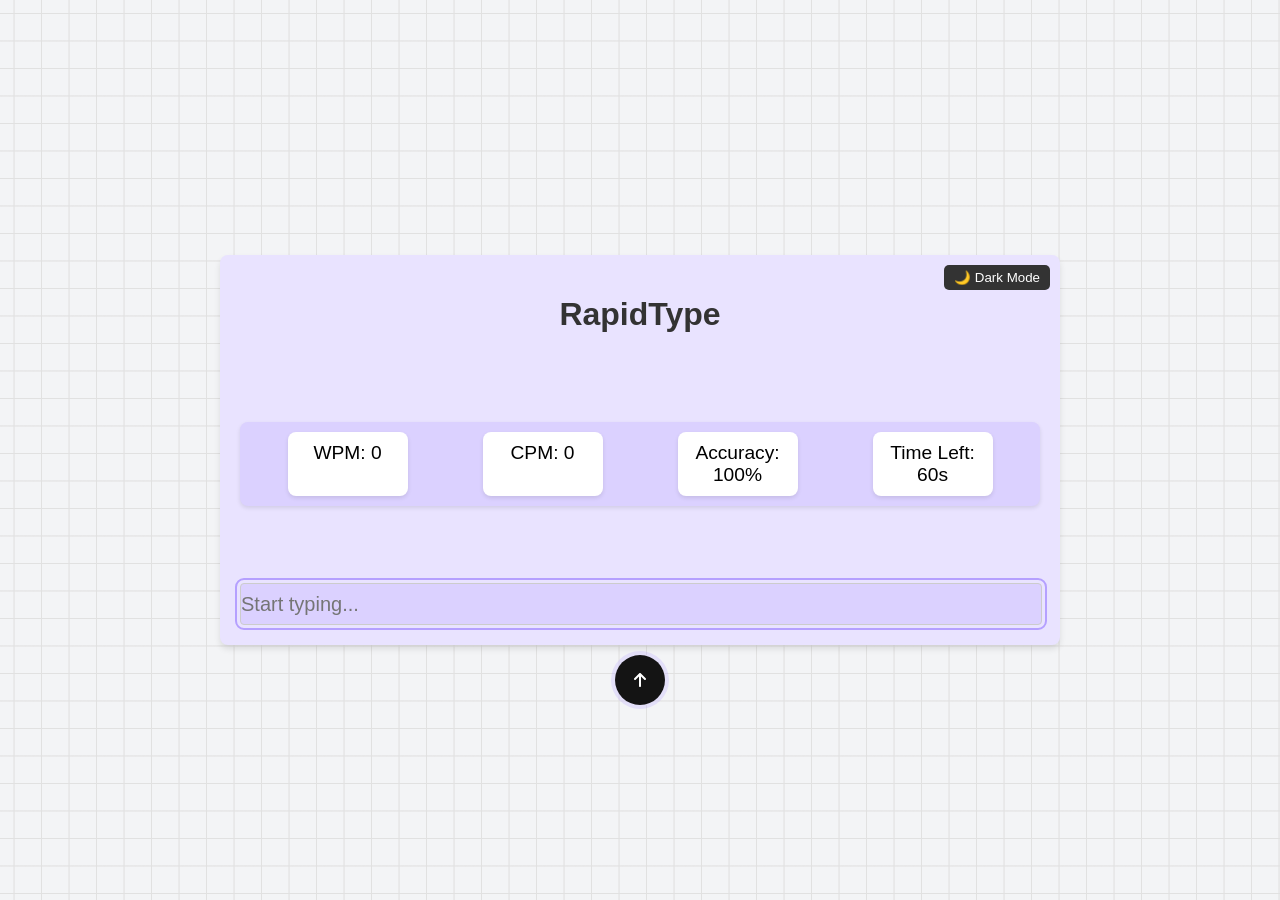
==== test.html @ 55bacde4 "Added toggleable dark mode" ====
<!DOCTYPE html>
<html lang="en">
<head>
  <meta charset="UTF-8">
  <meta name="viewport" content="width=device-width, initial-scale=1.0">
  <title>RapidType - Typing Test</title>
  <link rel="stylesheet" href="style.css">
</head>
<body>
  <div class="test-container">
    <h1>RapidType</h1>
    <button id="dark-mode-toggle" class="dark-mode-btn">🌙 Dark Mode</button>
    <div class="stats">
      <p>WPM: <span id="wpm">0</span></p>
      <p>CPM: <span id="cpm">0</span></p>
      <p>Accuracy: <span id="accuracy">100%</span></p>
      <p>Time Left: <span id="timer">60</span>s</p>
    </div>
    <div class="typing-area">
      <div id="text-display"></div>
      <input class="input" type="text" id="text-input" placeholder="Start typing..." />
    </div>
    <button id="go-home-btn" class="go-home-btn"><svg class="svgIcon" viewBox="0 0 384 512">
      <path
        d="M214.6 41.4c-12.5-12.5-32.8-12.5-45.3 0l-160 160c-12.5 12.5-12.5 32.8 0 45.3s32.8 12.5 45.3 0L160 141.2V448c0 17.7 14.3 32 32 32s32-14.3 32-32V141.2L329.4 246.6c12.5 12.5 32.8 12.5 45.3 0s12.5-32.8 0-45.3l-160-160z"
      ></path>
    </svg></button>
  </div>

  <div class="popup hidden" id="popup">
    <h2>Test Completed!</h2>
    <p>Your Stats:</p>
    <ul>
      <li>WPM: <span id="popup-wpm">0</span></li>
      <li>CPM: <span id="popup-cpm">0</span></li>
      <li>Accuracy: <span id="popup-accuracy">100%</span></li>
    </ul>
    <button id="restart-btn">Restart</button>
  </div>

  <script src="script.js"></script>
</body>
</html>
---- style.css ----
body,
html {
  margin: 0;
  padding: 0;
  box-sizing: border-box;
  font-family: -apple-system, BlinkMacSystemFont, 'Segoe UI', Roboto, Oxygen, Ubuntu, Cantarell, 'Open Sans', 'Helvetica Neue', sans-serif;
}

body {
  display: flex;
  justify-content: center;
  align-items: center;
  height: 100vh;
  --bg-color: #f3f4f6;
  --grid-color: #e1e1e1;
  background-color: var(--bg-color);
  background-image: linear-gradient(
      0deg,
      transparent 24%,
      var(--grid-color) 25%,
      var(--grid-color) 26%,
      transparent 27%,
      transparent 74%,
      var(--grid-color) 75%,
      var(--grid-color) 76%,
      transparent 77%,
      transparent
    ),
    linear-gradient(
      90deg,
      transparent 24%,
      var(--grid-color) 25%,
      var(--grid-color) 26%,
      transparent 27%,
      transparent 74%,
      var(--grid-color) 75%,
      var(--grid-color) 76%,
      transparent 77%,
      transparent
    );
  background-size: 55px 55px;
}

.dark {
  --bg-color: #333;
  --grid-color: #555;
}

.test-container {
  text-align: center;
  background: rgb(233, 227, 255);
  padding: 20px;
  width: 800px;
  min-height: 350px;
  border-radius: 8px;
  box-shadow: 0 4px 6px rgba(0, 0, 0, 0.1);
  display: flex;
  flex-direction: column;
  justify-content: space-between;
  position: relative;
}

h1 {
  font-size: 2em;
  color: #333;
}

.dark-mode-btn {
  background: #333;
  color: white;
  border: none;
  padding: 5px 10px;
  border-radius: 5px;
  cursor: pointer;
  position: absolute;
  top: 10px;
  right: 10px;
}

.dark-mode-btn:hover {
  background: #555;
}

.stats {
  display: flex;
  justify-content: space-around;
  font-size: 1.2em;

  margin: 20px 0;
  padding: 10px;
  background: rgb(219, 209, 255);
  border-radius: 8px;
  box-shadow: 0 2px 4px rgba(0, 0, 0, 0.1);
}

.stats p {
  margin: 0;
  padding: 10px;
  background: #fff;
  border-radius: 8px;
  box-shadow: 0 2px 4px rgba(0, 0, 0, 0.1);
  width: 100px;
  text-align: center;
}

.typing-area {
  display: flex;
  flex-direction: column;
  align-items: flex-start;
}

#text-display {
  font-size: 1.5em;
  color: #444;
  text-align: left;
  width: 100%;
  overflow: hidden;
  white-space: nowrap;
}

#text-input {
  margin-top: 10px;
  width: 100%;
  height: 40px;
  padding: 0px;
  font-size: 1.2em;
  border: 1px solid #ccc;
  border-radius: 4px;
  font-size: 20px;
}

.popup {
  position: fixed;
  top: 50%;
  left: 50%;
  transform: translate(-50%, -50%);
  background: #fff;
  padding: 30px;
  border-radius: 10px;
  box-shadow: 0 5px 15px rgba(0, 0, 0, 0.3);
  text-align: center;
  z-index: 10;
  width: 400px;
}

.popup.hidden {
  display: none;
}

.popup h2 {
  margin-bottom: 15px;
}

.popup ul {
  list-style: none;
  padding: 0;
}

.popup ul li {
  margin: 10px 0;
}

.go-home-btn {
  width: 50px;
  height: 50px;
  border-radius: 50%;
  background-color: rgb(20, 20, 20);
  border: none;
  font-weight: 600;
  display: flex;
  align-items: center;
  justify-content: center;
  box-shadow: 0px 0px 0px 4px rgba(180, 160, 255, 0.253);
  cursor: pointer;
  transition-duration: 0.3s;
  overflow: hidden;
  position: absolute;
  bottom: -60px; 
  left: 50%; 
  transform: translateX(-50%);
}

.svgIcon {
  width: 12px;
  transition-duration: 0.3s;
}

.svgIcon path {
  fill: white;
}

.go-home-btn:hover {
  width: 140px;
  border-radius: 50px;
  background-color: rgb(181, 160, 255);
}

.go-home-btn:hover .svgIcon {
  transform: translateY(-200%);
}

.go-home-btn::before {
  position: absolute;
  bottom: -20px;
  content: "Back to Home";
  color: white;
  font-size: 0px;
  transition-duration: 0.3s;
}

.go-home-btn:hover::before {
  font-size: 13px;
  opacity: 1;
  bottom: unset;
  transition-duration: 0.3s;
}

#restart-btn {
  background-color: rgb(0, 0, 0);
  color: white;
  border: none;
  padding: 10px 20px;
  font-size: 1em;
  border-radius: 20px;
  cursor: pointer;
  margin-top: 10px;
  transition-duration: 0.3s;
}

#restart-btn:hover {
  background-color: rgb(181, 160, 255);
}

.input {
  border-radius: 10px;
  outline: 2px solid rgb(181, 160, 255);
  border: 0;
  font-family: -apple-system, BlinkMacSystemFont, 'Segoe UI', Roboto, Oxygen, Ubuntu, Cantarell, 'Open Sans', 'Helvetica Neue', sans-serif;
  background-color: rgb(219, 209, 255);
  outline-offset: 3px;
  transition: 0.25s;  
}

.input:focus {
  outline-offset: 5px;
  background-color: rgb(233, 227, 255);
}
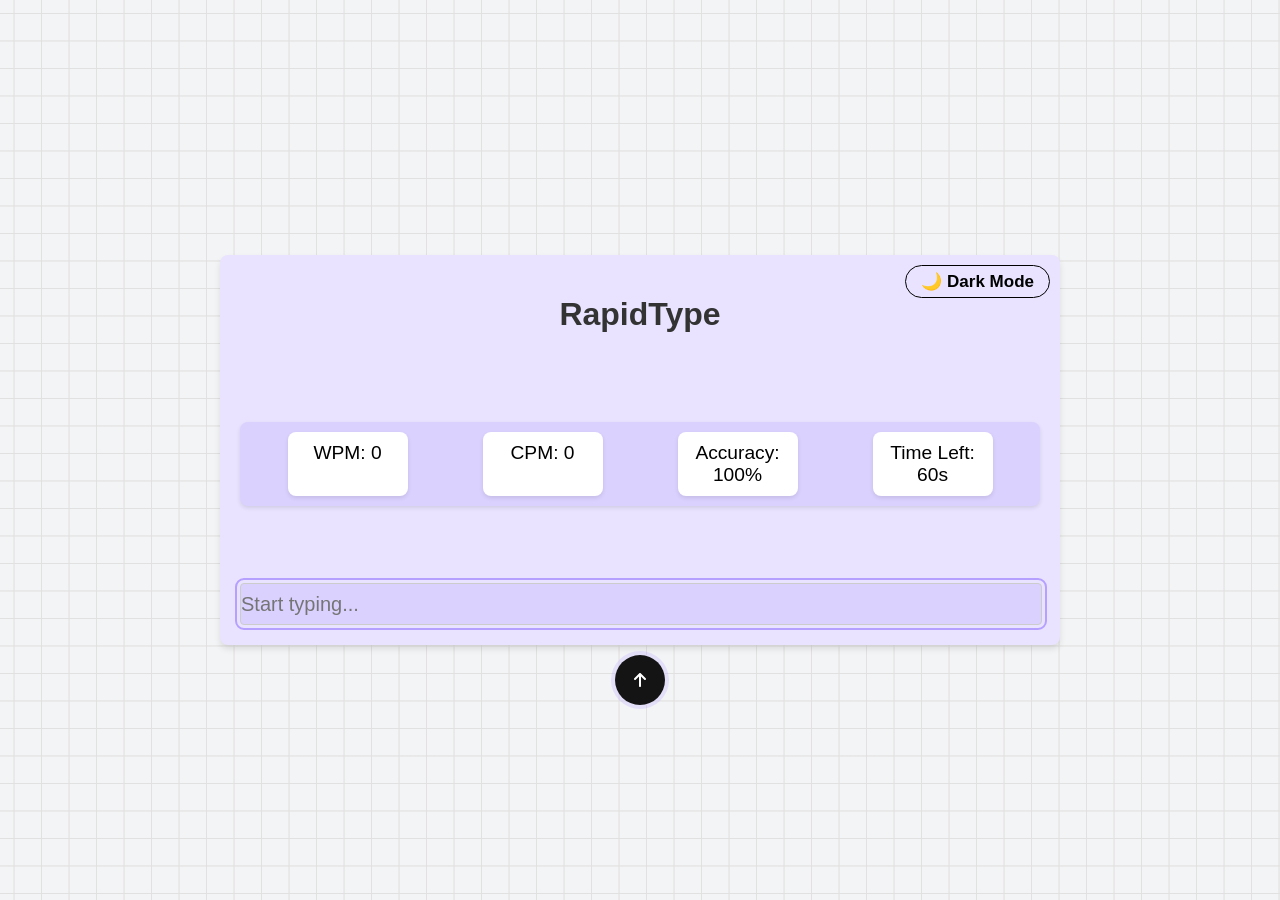
==== commit cd8a7e14: "Aded a perfect game message. Perfect games are when the player achieves 100% accuracy." ====
--- a/test.html
+++ b/test.html
@@ -34,7 +34,10 @@
       <li>WPM: <span id="popup-wpm">0</span></li>
       <li>CPM: <span id="popup-cpm">0</span></li>
       <li>Accuracy: <span id="popup-accuracy">100%</span></li>
+      <li>Score: <span id="popup-score">0</span> Points</li>
     </ul>
+    <div id="new-highscore-msg" class="hidden" style="color: gold; font-size: 1.2em; font-weight: bold; margin-top: 10px; padding: 10px; background: rgba(255, 215, 0, 0.1); border-radius: 5px;">🌟 NEW HIGH SCORE! 🌟</div>
+    <div id="perfect-game-msg" class="hidden" style="color: #00d4ff; font-size: 1.2em; font-weight: bold; margin-top: 10px; padding: 10px; background: rgba(0, 212, 255, 0.1); border-radius: 5px; text-shadow: 0 0 10px rgba(0, 212, 255, 0.6);">✨ PERFECT GAME! ✨</div>
     <button id="restart-btn">Restart</button>
   </div>
 
--- a/style.css
+++ b/style.css
@@ -66,19 +66,62 @@
 }
 
 .dark-mode-btn {
-  background: #333;
-  color: white;
-  border: none;
-  padding: 5px 10px;
-  border-radius: 5px;
+  background: transparent;
+  color: black;
+  border: 1px solid black;
+  padding: 5px 15px;
+  border-radius: 25px;
   cursor: pointer;
   position: absolute;
   top: 10px;
   right: 10px;
+  font-size: 17px;
+  font-weight: 600;
+  text-decoration: none;
+  outline: none;
+  overflow: hidden;
+  transition: color 0.3s 0.1s ease-out, border-color 0.3s 0.1s ease-out;
+  text-align: center;
+  z-index: 2;
+}
+
+.dark-mode-btn::before {
+  position: absolute;
+  top: 0;
+  left: 0;
+  right: 0;
+  bottom: 0;
+  margin: auto;
+  content: "";
+  border-radius: 50%;
+  display: block;
+  width: 20em;
+  height: 20em;
+  left: -5em;
+  text-align: center;
+  transition: box-shadow 0.5s ease-out;
+  z-index: -1;
 }
 
 .dark-mode-btn:hover {
-  background: #555;
+  color: #fff;
+}
+
+.dark-mode-btn:hover::before {
+  box-shadow: inset 0 0 0 10em black;
+}
+
+body.dark .dark-mode-btn {
+  color: #d3d3d3;
+  border: 1px solid #d3d3d3;
+}
+
+body.dark .dark-mode-btn:hover {
+  color: #fff;
+}
+
+body.dark .dark-mode-btn:hover::before {
+  box-shadow: inset 0 0 0 10em #d3d3d3;
 }
 
 .stats {
@@ -160,6 +203,16 @@
   margin: 10px 0;
 }
 
+#popup-score {
+  font-size: 1.3em;
+  font-weight: bold;
+  color: #4CAF50;
+}
+
+.hidden {
+  display: none;
+}
+
 .go-home-btn {
   width: 50px;
   height: 50px;
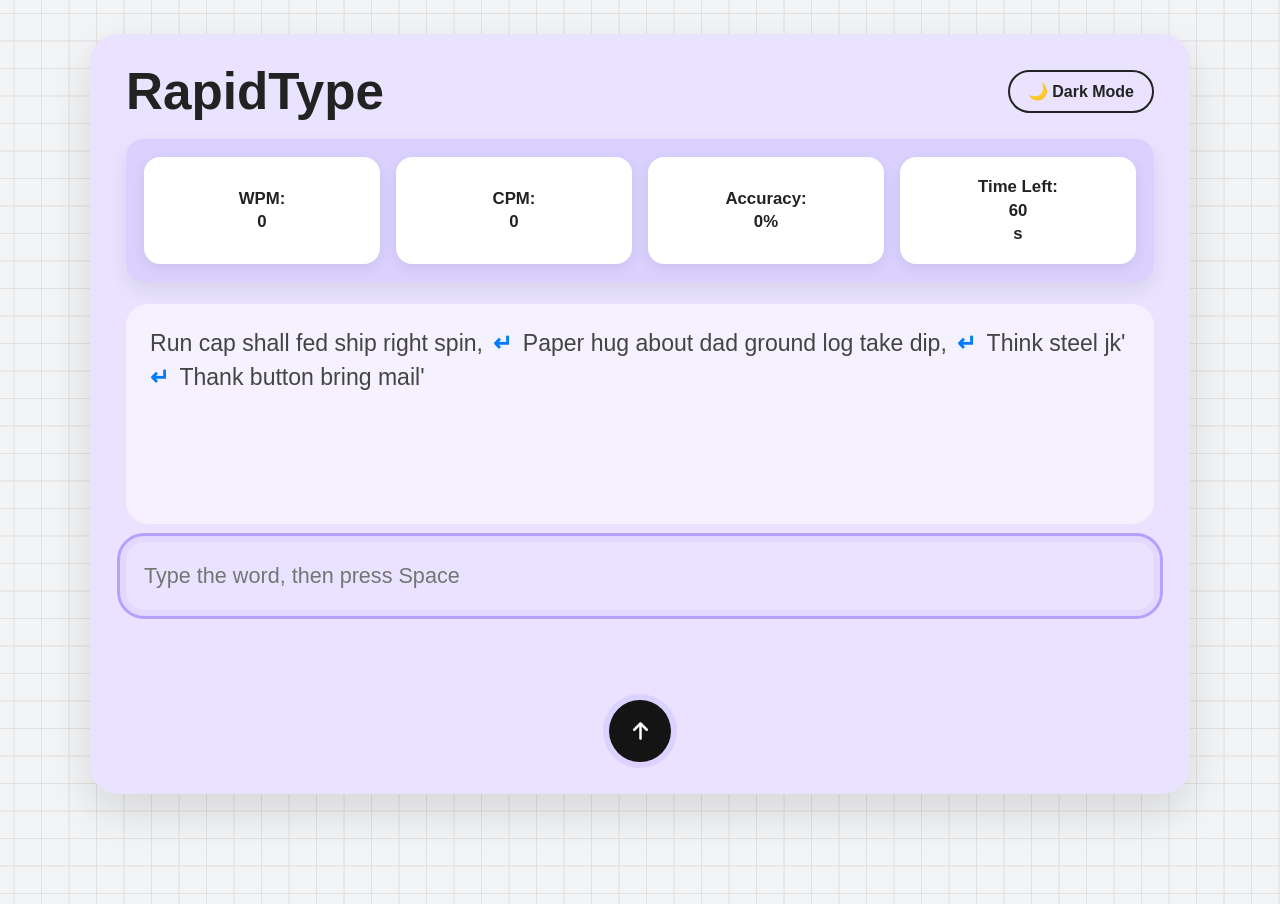
==== commit ee81c5d2: "Superfix 2" ====
--- a/test.html
+++ b/test.html
@@ -1,30 +1,50 @@
 <!DOCTYPE html>
 <html lang="en">
 <head>
-  <meta charset="UTF-8">
-  <meta name="viewport" content="width=device-width, initial-scale=1.0">
+  <meta charset="UTF-8" />
+  <meta name="viewport" content="width=device-width, initial-scale=1.0" />
   <title>RapidType - Typing Test</title>
-  <link rel="stylesheet" href="style.css">
+  <link rel="stylesheet" href="style.css" />
 </head>
 <body>
-  <div class="test-container">
-    <h1>RapidType</h1>
-    <button id="dark-mode-toggle" class="dark-mode-btn">🌙 Dark Mode</button>
-    <div class="stats">
-      <p>WPM: <span id="wpm">0</span></p>
-      <p>CPM: <span id="cpm">0</span></p>
-      <p>Accuracy: <span id="accuracy">100%</span></p>
-      <p>Time Left: <span id="timer">60</span>s</p>
+  <div class="page-shell">
+    <div class="test-container">
+      <div class="top-bar">
+        <h1>RapidType</h1>
+        <button id="dark-mode-toggle" class="dark-mode-btn">🌙 Dark Mode</button>
+      </div>
+
+      <div class="stats">
+        <p>WPM: <span id="wpm">0</span></p>
+        <p>CPM: <span id="cpm">0</span></p>
+        <p>Accuracy: <span id="accuracy">100%</span></p>
+        <p>Time Left: <span id="timer">60</span>s</p>
+      </div>
+
+      <div class="typing-area">
+        <div id="text-display"></div>
+        <input
+          class="input"
+          type="text"
+          id="text-input"
+          placeholder="Start typing..."
+          autocomplete="off"
+          autocorrect="off"
+          autocapitalize="off"
+          spellcheck="false"
+        />
+      </div>
+
+      <div class="bottom-actions">
+        <button id="go-home-btn" class="go-home-btn">
+          <svg class="svgIcon" viewBox="0 0 384 512" aria-hidden="true">
+            <path
+              d="M214.6 41.4c-12.5-12.5-32.8-12.5-45.3 0l-160 160c-12.5 12.5-12.5 32.8 0 45.3s32.8 12.5 45.3 0L160 141.2V448c0 17.7 14.3 32 32 32s32-14.3 32-32V141.2L329.4 246.6c12.5 12.5 32.8 12.5 45.3 0s12.5-32.8 0-45.3l-160-160z"
+            ></path>
+          </svg>
+        </button>
+      </div>
     </div>
-    <div class="typing-area">
-      <div id="text-display"></div>
-      <input class="input" type="text" id="text-input" placeholder="Start typing..." />
-    </div>
-    <button id="go-home-btn" class="go-home-btn"><svg class="svgIcon" viewBox="0 0 384 512">
-      <path
-        d="M214.6 41.4c-12.5-12.5-32.8-12.5-45.3 0l-160 160c-12.5 12.5-12.5 32.8 0 45.3s32.8 12.5 45.3 0L160 141.2V448c0 17.7 14.3 32 32 32s32-14.3 32-32V141.2L329.4 246.6c12.5 12.5 32.8 12.5 45.3 0s12.5-32.8 0-45.3l-160-160z"
-      ></path>
-    </svg></button>
   </div>
 
   <div class="popup hidden" id="popup">
@@ -36,8 +56,15 @@
       <li>Accuracy: <span id="popup-accuracy">100%</span></li>
       <li>Score: <span id="popup-score">0</span> Points</li>
     </ul>
-    <div id="new-highscore-msg" class="hidden" style="color: gold; font-size: 1.2em; font-weight: bold; margin-top: 10px; padding: 10px; background: rgba(255, 215, 0, 0.1); border-radius: 5px;">🌟 NEW HIGH SCORE! 🌟</div>
-    <div id="perfect-game-msg" class="hidden" style="color: #00d4ff; font-size: 1.2em; font-weight: bold; margin-top: 10px; padding: 10px; background: rgba(0, 212, 255, 0.1); border-radius: 5px; text-shadow: 0 0 10px rgba(0, 212, 255, 0.6);">✨ PERFECT GAME! ✨</div>
+
+    <div id="new-highscore-msg" class="hidden badge highscore-badge">
+      🌟 NEW HIGH SCORE! 🌟
+    </div>
+
+    <div id="perfect-game-msg" class="hidden badge perfect-badge">
+      ✨ PERFECT GAME! ✨
+    </div>
+
     <button id="restart-btn">Restart</button>
   </div>
 
--- a/style.css
+++ b/style.css
@@ -1,20 +1,37 @@
-body,
-html {
+*,
+*::before,
+*::after {
+  box-sizing: border-box;
+}
+
+html,
+body {
   margin: 0;
   padding: 0;
-  box-sizing: border-box;
-  font-family: -apple-system, BlinkMacSystemFont, 'Segoe UI', Roboto, Oxygen, Ubuntu, Cantarell, 'Open Sans', 'Helvetica Neue', sans-serif;
+  min-height: 100%;
+  font-family: -apple-system, BlinkMacSystemFont, "Segoe UI", Roboto, Oxygen,
+    Ubuntu, Cantarell, "Open Sans", "Helvetica Neue", sans-serif;
 }
 
 body {
-  display: flex;
-  justify-content: center;
-  align-items: center;
-  height: 100vh;
   --bg-color: #f3f4f6;
   --grid-color: #e1e1e1;
+  --panel-bg: rgb(233, 227, 255);
+  --panel-bg-2: rgb(219, 209, 255);
+  --panel-bg-3: rgb(245, 241, 255);
+  --text-main: #222;
+  --text-soft: #555;
+  --text-display: #444;
+  --accent: rgb(181, 160, 255);
+  --accent-dark: rgb(150, 128, 240);
+  --button-dark: rgb(20, 20, 20);
+  --white: #fff;
+  --danger: #d9534f;
+  --shadow: 0 18px 45px rgba(0, 0, 0, 0.12);
+
   background-color: var(--bg-color);
-  background-image: linear-gradient(
+  background-image:
+    linear-gradient(
       0deg,
       transparent 24%,
       var(--grid-color) 25%,
@@ -39,262 +56,392 @@
       transparent
     );
   background-size: 55px 55px;
-}
-
-.dark {
-  --bg-color: #333;
-  --grid-color: #555;
+  color: var(--text-main);
+}
+
+body.dark {
+  --bg-color: #2f3038;
+  --grid-color: #4b4d57;
+  --panel-bg: #3a344e;
+  --panel-bg-2: #483f63;
+  --panel-bg-3: #544a75;
+  --text-main: #f4f4f4;
+  --text-soft: #ddd;
+  --text-display: #efefef;
+  --white: #f7f7f7;
+  --button-dark: #d7d7d7;
+}
+
+.page-shell {
+  min-height: 100vh;
+  display: flex;
+  align-items: center;
+  justify-content: center;
+  padding: 34px 24px 110px;
 }
 
 .test-container {
-  text-align: center;
-  background: rgb(233, 227, 255);
-  padding: 20px;
-  width: 800px;
-  min-height: 350px;
-  border-radius: 8px;
-  box-shadow: 0 4px 6px rgba(0, 0, 0, 0.1);
+  width: min(1100px, 94vw);
+  height: 760px;
+  background: var(--panel-bg);
+  padding: 32px 36px;
+  border-radius: 28px;
+  box-shadow: var(--shadow);
   display: flex;
   flex-direction: column;
+  gap: 22px;
+  overflow: hidden;
+}
+
+.top-bar {
+  display: flex;
+  align-items: center;
   justify-content: space-between;
-  position: relative;
+  gap: 20px;
+  flex-wrap: wrap;
 }
 
 h1 {
-  font-size: 2em;
-  color: #333;
+  margin: 0;
+  font-size: clamp(2.3rem, 4vw, 4rem);
+  line-height: 1;
+  color: var(--text-main);
 }
 
 .dark-mode-btn {
   background: transparent;
-  color: black;
-  border: 1px solid black;
-  padding: 5px 15px;
-  border-radius: 25px;
+  color: var(--text-main);
+  border: 2px solid var(--text-main);
+  padding: 10px 18px;
+  border-radius: 999px;
   cursor: pointer;
-  position: absolute;
-  top: 10px;
-  right: 10px;
-  font-size: 17px;
-  font-weight: 600;
+  font-size: 1rem;
+  font-weight: 700;
   text-decoration: none;
   outline: none;
   overflow: hidden;
-  transition: color 0.3s 0.1s ease-out, border-color 0.3s 0.1s ease-out;
-  text-align: center;
-  z-index: 2;
+  position: relative;
+  transition: color 0.3s ease, border-color 0.3s ease, transform 0.15s ease;
+  z-index: 1;
 }
 
 .dark-mode-btn::before {
   position: absolute;
-  top: 0;
-  left: 0;
-  right: 0;
-  bottom: 0;
-  margin: auto;
+  inset: 0;
   content: "";
-  border-radius: 50%;
-  display: block;
-  width: 20em;
-  height: 20em;
-  left: -5em;
-  text-align: center;
-  transition: box-shadow 0.5s ease-out;
+  border-radius: inherit;
+  background: var(--text-main);
+  transform: scaleX(0);
+  transform-origin: left;
+  transition: transform 0.3s ease;
   z-index: -1;
 }
 
 .dark-mode-btn:hover {
-  color: #fff;
+  color: var(--panel-bg);
+  transform: translateY(-1px);
 }
 
 .dark-mode-btn:hover::before {
-  box-shadow: inset 0 0 0 10em black;
-}
-
-body.dark .dark-mode-btn {
-  color: #d3d3d3;
-  border: 1px solid #d3d3d3;
-}
-
-body.dark .dark-mode-btn:hover {
-  color: #fff;
-}
-
-body.dark .dark-mode-btn:hover::before {
-  box-shadow: inset 0 0 0 10em #d3d3d3;
+  transform: scaleX(1);
 }
 
 .stats {
-  display: flex;
-  justify-content: space-around;
-  font-size: 1.2em;
-
-  margin: 20px 0;
-  padding: 10px;
-  background: rgb(219, 209, 255);
-  border-radius: 8px;
-  box-shadow: 0 2px 4px rgba(0, 0, 0, 0.1);
+  display: grid;
+  grid-template-columns: repeat(4, minmax(140px, 1fr));
+  gap: 16px;
+  margin: 0;
+  padding: 18px;
+  background: var(--panel-bg-2);
+  border-radius: 18px;
+  box-shadow: 0 8px 20px rgba(0, 0, 0, 0.08);
 }
 
 .stats p {
   margin: 0;
-  padding: 10px;
-  background: #fff;
-  border-radius: 8px;
-  box-shadow: 0 2px 4px rgba(0, 0, 0, 0.1);
-  width: 100px;
+  padding: 18px 14px;
+  background: var(--white);
+  color: #222;
+  border-radius: 16px;
+  box-shadow: 0 4px 14px rgba(0, 0, 0, 0.08);
+  min-height: 88px;
+  display: flex;
+  flex-direction: column;
+  justify-content: center;
   text-align: center;
+  font-size: 1.05rem;
+  font-weight: 600;
+  line-height: 1.4;
 }
 
 .typing-area {
+  flex: 1;
   display: flex;
   flex-direction: column;
-  align-items: flex-start;
+  gap: 18px;
+  min-height: 0;
 }
 
 #text-display {
-  font-size: 1.5em;
-  color: #444;
+  width: 100%;
+  height: 220px;
+  padding: 22px 24px;
+  border-radius: 22px;
+  background: var(--panel-bg-3);
+  color: var(--text-display);
+  font-size: clamp(1.25rem, 1.8vw, 1.7rem);
   text-align: left;
+  line-height: 1.5;
+  white-space: pre-wrap;
+  word-break: break-word;
+  overflow: hidden;
+}
+
+#text-display .enter-icon {
+  display: inline;
+  color: #007bff;
+  font-weight: 700;
+  margin: 0 6px;
+}
+
+#text-display .enter-separator {
+  display: inline;
+  color: #007bff;
+  font-weight: 700;
+  margin: 0 4px;
+}
+
+#text-display .word {
+  display: inline;
+}
+
+#text-display .punctuation {
+  display: inline;
+  margin: 0 2px;
+  font-weight: 600;
+}
+
+#text-display .space {
+  white-space: pre;
+}
+
+#text-input {
   width: 100%;
+  min-height: 68px;
+  padding: 16px 18px;
+  font-size: 1.35rem;
+  border: 0;
+  border-radius: 18px;
+  color: var(--text-main);
+}
+
+.input {
+  border-radius: 18px;
+  outline: 3px solid var(--accent);
+  border: 0;
+  background-color: var(--panel-bg-2);
+  outline-offset: 4px;
+  transition: outline-offset 0.25s, background-color 0.25s, box-shadow 0.25s;
+}
+
+.input:focus {
+  outline-offset: 6px;
+  background-color: var(--panel-bg);
+  box-shadow: 0 0 0 6px rgba(181, 160, 255, 0.16);
+}
+
+.bottom-actions {
+  display: flex;
+  justify-content: center;
+  margin-top: 4px;
+}
+
+.go-home-btn {
+  width: 62px;
+  height: 62px;
+  border-radius: 50%;
+  background-color: var(--button-dark);
+  border: none;
+  font-weight: 600;
+  display: flex;
+  align-items: center;
+  justify-content: center;
+  box-shadow: 0 0 0 6px rgba(180, 160, 255, 0.25);
+  cursor: pointer;
+  transition: all 0.3s ease;
   overflow: hidden;
+  position: relative;
+}
+
+.svgIcon {
+  width: 15px;
+  transition: transform 0.3s ease;
+}
+
+.svgIcon path {
+  fill: white;
+}
+
+body.dark .svgIcon path {
+  fill: #111;
+}
+
+.go-home-btn:hover {
+  width: 170px;
+  border-radius: 999px;
+  background-color: var(--accent);
+}
+
+.go-home-btn:hover .svgIcon {
+  transform: translateY(-220%);
+}
+
+.go-home-btn::before {
+  position: absolute;
+  content: "Back to Home";
+  color: white;
+  font-size: 0;
+  transition: all 0.3s ease;
   white-space: nowrap;
 }
 
-#text-input {
-  margin-top: 10px;
-  width: 100%;
-  height: 40px;
-  padding: 0px;
-  font-size: 1.2em;
-  border: 1px solid #ccc;
-  border-radius: 4px;
-  font-size: 20px;
+.go-home-btn:hover::before {
+  font-size: 15px;
 }
 
 .popup {
   position: fixed;
   top: 50%;
   left: 50%;
+  width: min(480px, 92vw);
   transform: translate(-50%, -50%);
   background: #fff;
-  padding: 30px;
-  border-radius: 10px;
-  box-shadow: 0 5px 15px rgba(0, 0, 0, 0.3);
+  padding: 34px 30px;
+  border-radius: 22px;
+  box-shadow: 0 18px 45px rgba(0, 0, 0, 0.3);
   text-align: center;
-  z-index: 10;
-  width: 400px;
-}
-
-.popup.hidden {
-  display: none;
+  z-index: 1000;
 }
 
 .popup h2 {
-  margin-bottom: 15px;
+  margin-top: 0;
+  margin-bottom: 10px;
+  font-size: 2rem;
+}
+
+.popup p {
+  font-size: 1.05rem;
+  color: #444;
 }
 
 .popup ul {
   list-style: none;
   padding: 0;
+  margin: 18px 0 0;
 }
 
 .popup ul li {
-  margin: 10px 0;
+  margin: 12px 0;
+  font-size: 1.1rem;
 }
 
 #popup-score {
-  font-size: 1.3em;
-  font-weight: bold;
-  color: #4CAF50;
-}
-
-.hidden {
-  display: none;
-}
-
-.go-home-btn {
-  width: 50px;
-  height: 50px;
-  border-radius: 50%;
-  background-color: rgb(20, 20, 20);
-  border: none;
-  font-weight: 600;
-  display: flex;
-  align-items: center;
-  justify-content: center;
-  box-shadow: 0px 0px 0px 4px rgba(180, 160, 255, 0.253);
-  cursor: pointer;
-  transition-duration: 0.3s;
-  overflow: hidden;
-  position: absolute;
-  bottom: -60px; 
-  left: 50%; 
-  transform: translateX(-50%);
-}
-
-.svgIcon {
-  width: 12px;
-  transition-duration: 0.3s;
-}
-
-.svgIcon path {
-  fill: white;
-}
-
-.go-home-btn:hover {
-  width: 140px;
-  border-radius: 50px;
-  background-color: rgb(181, 160, 255);
-}
-
-.go-home-btn:hover .svgIcon {
-  transform: translateY(-200%);
-}
-
-.go-home-btn::before {
-  position: absolute;
-  bottom: -20px;
-  content: "Back to Home";
-  color: white;
-  font-size: 0px;
-  transition-duration: 0.3s;
-}
-
-.go-home-btn:hover::before {
-  font-size: 13px;
-  opacity: 1;
-  bottom: unset;
-  transition-duration: 0.3s;
+  font-size: 1.5rem;
+  font-weight: 800;
+  color: #4caf50;
+}
+
+.badge {
+  font-size: 1.1rem;
+  font-weight: 700;
+  margin-top: 14px;
+  padding: 12px;
+  border-radius: 12px;
+}
+
+.highscore-badge {
+  color: gold;
+  background: rgba(255, 215, 0, 0.12);
+}
+
+.perfect-badge {
+  color: #00d4ff;
+  background: rgba(0, 212, 255, 0.12);
+  text-shadow: 0 0 10px rgba(0, 212, 255, 0.45);
 }
 
 #restart-btn {
-  background-color: rgb(0, 0, 0);
+  background-color: #000;
   color: white;
   border: none;
-  padding: 10px 20px;
-  font-size: 1em;
-  border-radius: 20px;
+  padding: 14px 26px;
+  font-size: 1rem;
+  font-weight: 700;
+  border-radius: 999px;
   cursor: pointer;
-  margin-top: 10px;
-  transition-duration: 0.3s;
+  margin-top: 20px;
+  transition: background-color 0.25s ease, transform 0.15s ease;
 }
 
 #restart-btn:hover {
-  background-color: rgb(181, 160, 255);
-}
-
-.input {
-  border-radius: 10px;
-  outline: 2px solid rgb(181, 160, 255);
-  border: 0;
-  font-family: -apple-system, BlinkMacSystemFont, 'Segoe UI', Roboto, Oxygen, Ubuntu, Cantarell, 'Open Sans', 'Helvetica Neue', sans-serif;
-  background-color: rgb(219, 209, 255);
-  outline-offset: 3px;
-  transition: 0.25s;  
-}
-
-.input:focus {
-  outline-offset: 5px;
-  background-color: rgb(233, 227, 255);
+  background-color: var(--accent);
+  transform: translateY(-1px);
+}
+
+.hidden {
+  display: none !important;
+}
+
+@media (max-width: 900px) {
+  .page-shell {
+    padding: 20px 14px 24px;
+  }
+
+  .test-container {
+    min-height: auto;
+    padding: 24px 18px 24px;
+    gap: 20px;
+  }
+
+  .top-bar {
+    flex-direction: column;
+    align-items: stretch;
+  }
+
+  .stats {
+    grid-template-columns: repeat(2, minmax(120px, 1fr));
+  }
+
+  #text-display {
+    min-height: 200px;
+    padding: 18px;
+  }
+
+  #text-input {
+    min-height: 58px;
+    font-size: 1.15rem;
+  }
+}
+
+@media (max-width: 560px) {
+  .stats {
+    grid-template-columns: 1fr;
+  }
+
+  .stats p {
+    min-height: 72px;
+  }
+
+  .go-home-btn:hover {
+    width: 150px;
+  }
+
+  .popup {
+    padding: 26px 18px;
+  }
+
+  .input-error {
+  transform: translateX(1px);
+  box-shadow: 0 0 0 4px rgba(255, 0, 0, 0.15);
+}
 }
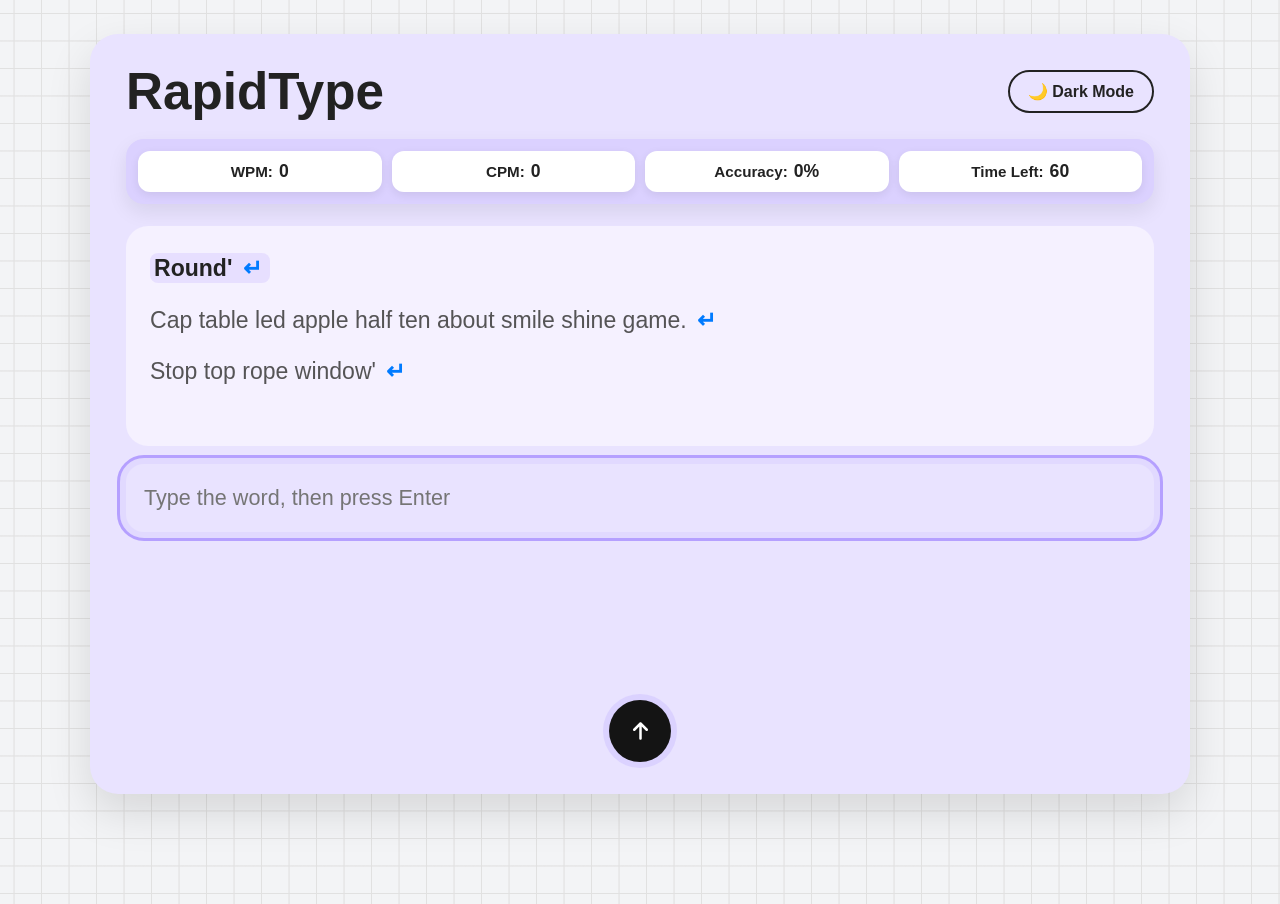
==== commit ea138167: "Updated visuals" ====
--- a/test.html
+++ b/test.html
@@ -18,7 +18,7 @@
         <p>WPM: <span id="wpm">0</span></p>
         <p>CPM: <span id="cpm">0</span></p>
         <p>Accuracy: <span id="accuracy">100%</span></p>
-        <p>Time Left: <span id="timer">60</span>s</p>
+        <p>Time Left: <span id="timer">60s</span></p>
       </div>
 
       <div class="typing-area">
--- a/style.css
+++ b/style.css
@@ -149,9 +149,9 @@
 .stats {
   display: grid;
   grid-template-columns: repeat(4, minmax(140px, 1fr));
-  gap: 16px;
+  gap: 10px;
   margin: 0;
-  padding: 18px;
+  padding: 12px;
   background: var(--panel-bg-2);
   border-radius: 18px;
   box-shadow: 0 8px 20px rgba(0, 0, 0, 0.08);
@@ -159,19 +159,24 @@
 
 .stats p {
   margin: 0;
-  padding: 18px 14px;
+  padding: 10px 12px;
   background: var(--white);
   color: #222;
-  border-radius: 16px;
-  box-shadow: 0 4px 14px rgba(0, 0, 0, 0.08);
-  min-height: 88px;
-  display: flex;
-  flex-direction: column;
-  justify-content: center;
-  text-align: center;
-  font-size: 1.05rem;
+  border-radius: 12px;
+  box-shadow: 0 3px 10px rgba(0, 0, 0, 0.08);
+
+  display: flex;
+  align-items: center;
+  justify-content: center; /* CHANGE THIS */
+  gap: 6px; /* ADD THIS */
+
+  font-size: 0.95rem;
   font-weight: 600;
-  line-height: 1.4;
+}
+
+.stats p span {
+  font-weight: 700;
+  font-size: 1.1rem;
 }
 
 .typing-area {
@@ -191,10 +196,10 @@
   color: var(--text-display);
   font-size: clamp(1.25rem, 1.8vw, 1.7rem);
   text-align: left;
-  line-height: 1.5;
-  white-space: pre-wrap;
+  line-height: 1.7;
+  overflow: hidden;
+  white-space: normal;
   word-break: break-word;
-  overflow: hidden;
 }
 
 #text-display .enter-icon {
@@ -213,6 +218,7 @@
 
 #text-display .word {
   display: inline;
+  word-break: break-word;
 }
 
 #text-display .punctuation {
@@ -223,6 +229,29 @@
 
 #text-display .space {
   white-space: pre;
+}
+
+#text-display .completed-word {
+  opacity: 0.45;
+}
+
+#text-display .current-word {
+  font-weight: 800;
+  color: var(--text-main);
+  background: rgba(181, 160, 255, 0.22);
+  border-radius: 8px;
+  padding: 2px 4px;
+}
+
+#text-display .upcoming-word {
+  opacity: 0.9;
+}
+
+#text-display .enter-separator {
+  display: inline;
+  color: #007bff;
+  font-weight: 700;
+  margin: 0 4px;
 }
 
 #text-input {
@@ -235,6 +264,28 @@
   color: var(--text-main);
 }
 
+#text-display.paragraph-view {
+  white-space: normal;
+  line-height: 1.8;
+  overflow: hidden;
+}
+
+#text-display.paragraph-view .sentence-block {
+  display: block;
+  margin-bottom: 10px;
+}
+
+#text-display.paragraph-view .sentence-block:last-child {
+  margin-bottom: 0;
+}
+
+.current-word .space,
+.current-word .enter-separator {
+  color: inherit;
+  font-weight: inherit;
+}
+
+
 .input {
   border-radius: 18px;
   outline: 3px solid var(--accent);
@@ -250,6 +301,10 @@
   box-shadow: 0 0 0 6px rgba(181, 160, 255, 0.16);
 }
 
+.completed-word {
+  opacity: 0.4;
+}
+
 .bottom-actions {
   display: flex;
   justify-content: center;
@@ -315,24 +370,32 @@
   left: 50%;
   width: min(480px, 92vw);
   transform: translate(-50%, -50%);
-  background: #fff;
+  background: var(--panel-bg-3);
+  color: var(--text-main);
   padding: 34px 30px;
   border-radius: 22px;
   box-shadow: 0 18px 45px rgba(0, 0, 0, 0.3);
   text-align: center;
   z-index: 1000;
+  border: 1px solid rgba(0, 0, 0, 0.08);
+}
+
+body.dark .popup {
+  border: 1px solid rgba(255, 255, 255, 0.08);
 }
 
 .popup h2 {
   margin-top: 0;
   margin-bottom: 10px;
   font-size: 2rem;
+  color: var(--text-main);
 }
 
 .popup p {
   font-size: 1.05rem;
-  color: #444;
-}
+  color: var(--text-soft);
+}
+
 
 .popup ul {
   list-style: none;
@@ -343,6 +406,7 @@
 .popup ul li {
   margin: 12px 0;
   font-size: 1.1rem;
+  color: var(--text-main);
 }
 
 #popup-score {
@@ -371,7 +435,7 @@
 }
 
 #restart-btn {
-  background-color: #000;
+  background-color: var(--button-dark);
   color: white;
   border: none;
   padding: 14px 26px;
@@ -383,6 +447,10 @@
   transition: background-color 0.25s ease, transform 0.15s ease;
 }
 
+body.dark #restart-btn {
+  color: #111;
+}
+
 #restart-btn:hover {
   background-color: var(--accent);
   transform: translateY(-1px);
